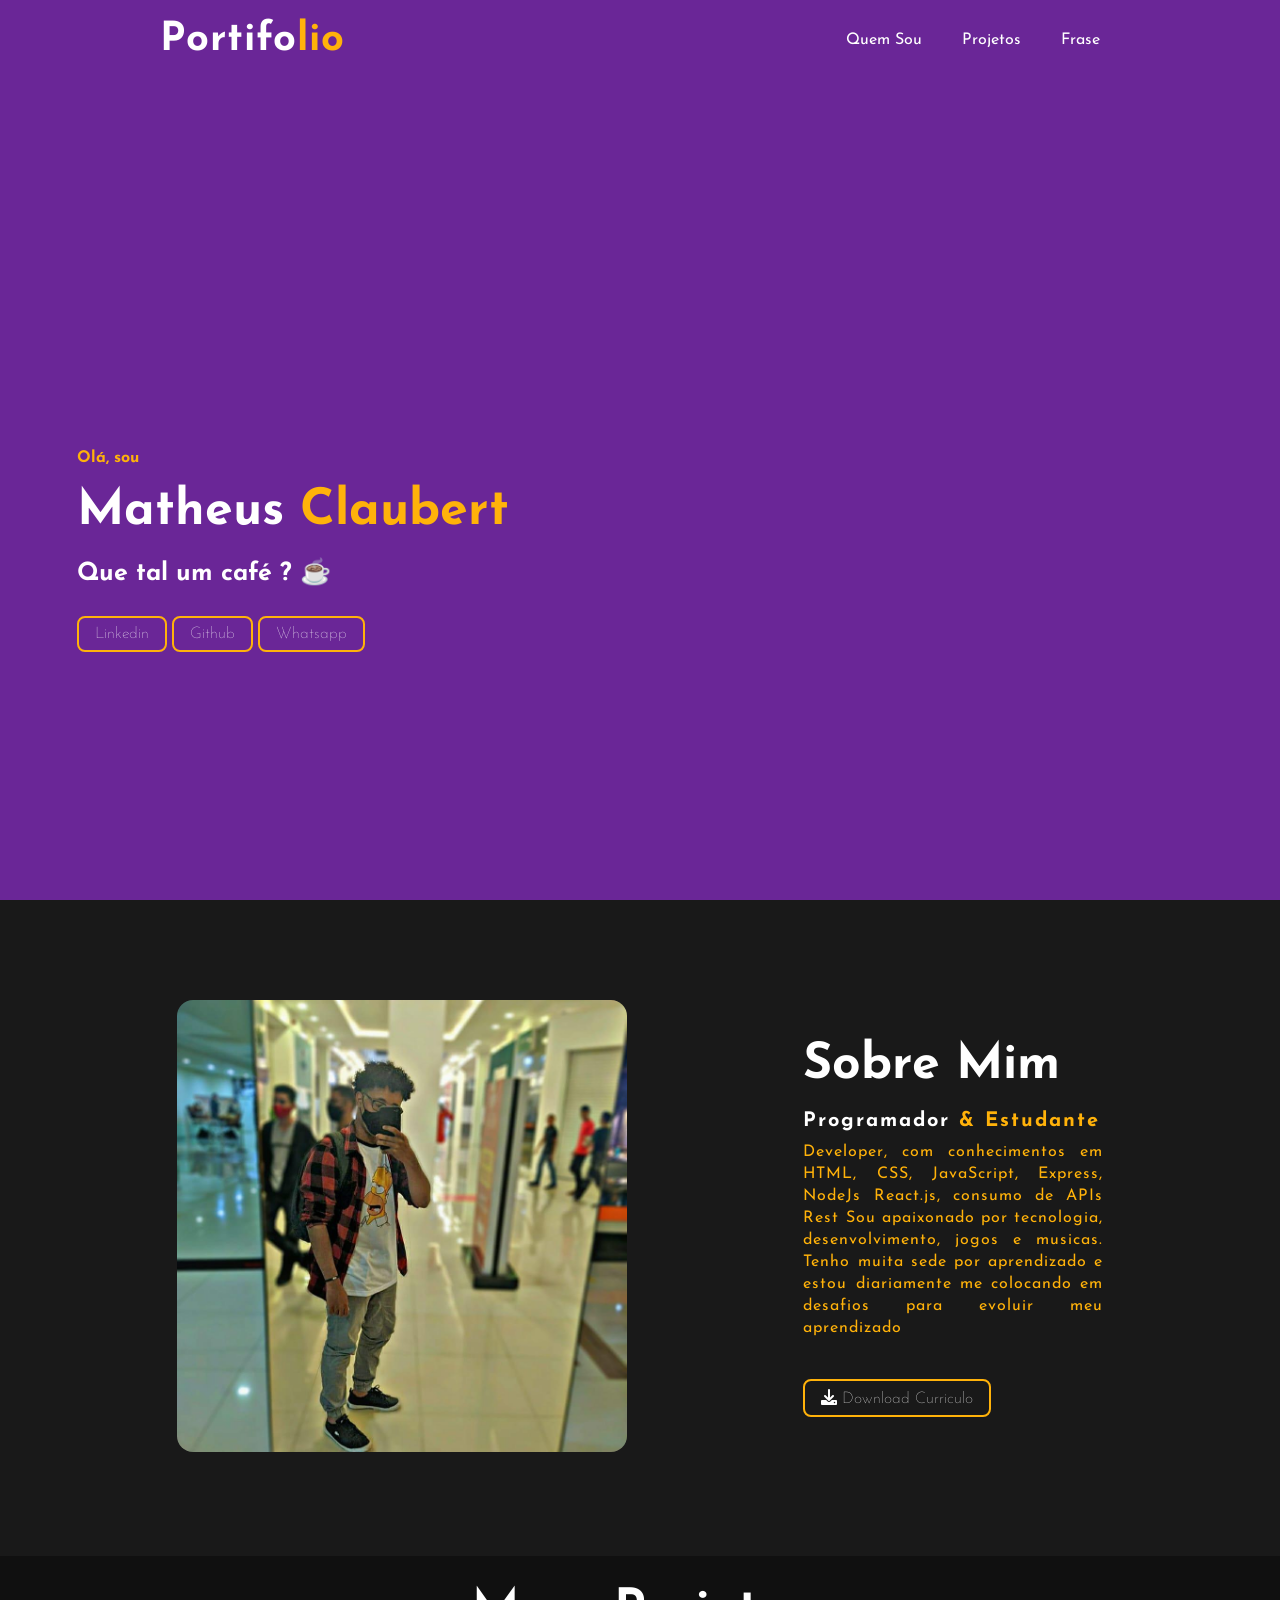
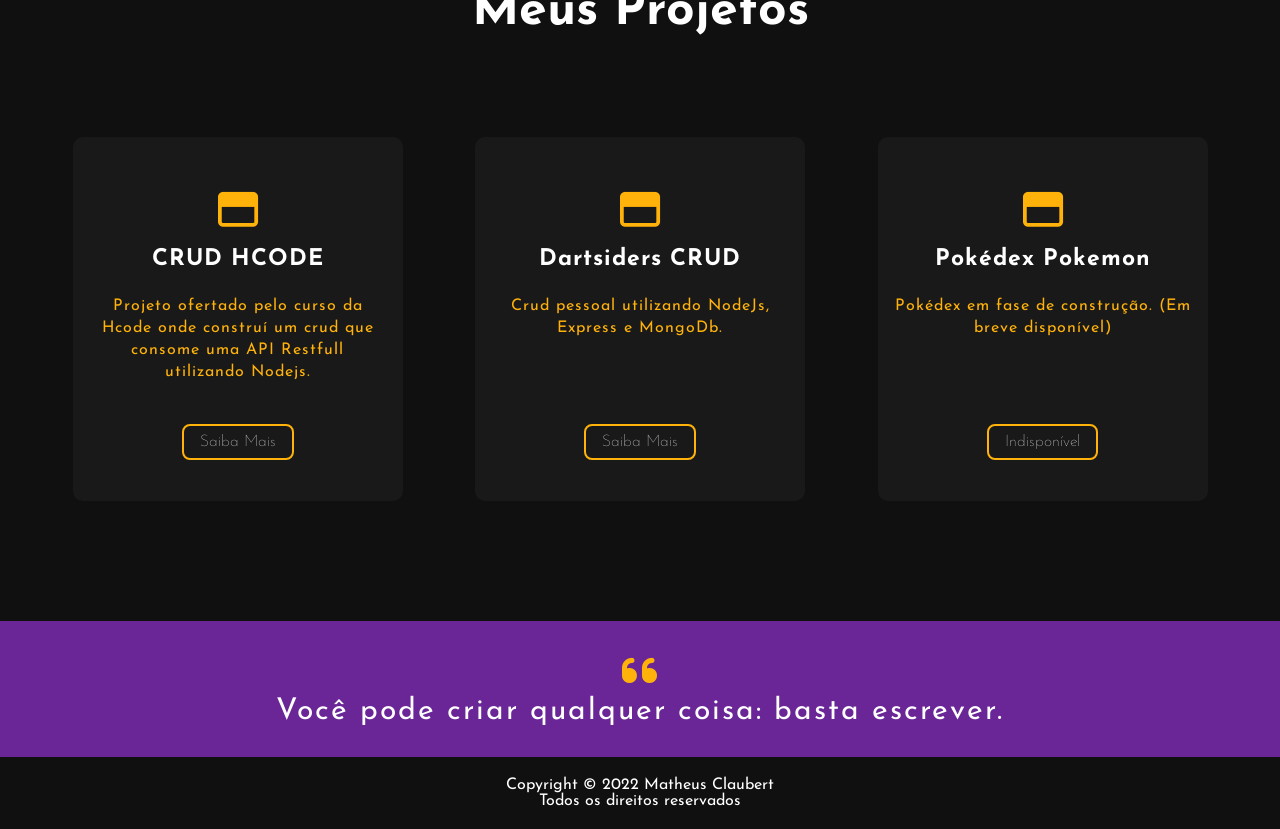
==== index.html @ f925aa74 "versão1 portfolio" ====
<!DOCTYPE html>
<html lang="pt-br">
  <head>
    <meta charset="UTF-8" />
    <meta http-equiv="X-UA-Compatible" content="IE=edge" />
    <meta name="viewport" content="width=device-width, initial-scale=1.0" />
    <title>Portifolio</title>
    <!--  Css -->
    <!---->
    <!-- icons -->
    <link
      rel="stylesheet"
      href="https://cdn.jsdelivr.net/npm/bootstrap-icons@1.9.1/font/bootstrap-icons.css"
    />

    <link rel="stylesheet" href="css/style.css" />
    <!-- Link para os icones  -->
    <link
      rel="stylesheet"
      href="https://cdnjs.cloudflare.com/ajax/libs/font-awesome/6.0.0/css/all.min.css"
      integrity="sha512-9usAa10IRO0HhonpyAIVpjrylPvoDwiPUiKdWk5t3PyolY1cOd4DSE0Ga+ri4AuTroPR5aQvXU9xC6qOPnzFeg=="
      crossorigin="anonymous"
      referrerpolicy="no-referrer"
    />

    <!-- Fonte -->
    <link rel="preconnect" href="https://fonts.googleapis.com" />
    <link rel="preconnect" href="https://fonts.gstatic.com" crossorigin />
    <link
      href="https://fonts.googleapis.com/css2?family=Josefin+Sans:wght@200;300;700&display=swap"
      rel="stylesheet"
    />
    <script src="core.js"></script>
  </head>

  <body>
    <div class="background">
      <header>
        <div class="menu">
          <div>
            <h2 id="logo">
              Portifo<span class="cor-text-secundario">lio</span>
            </h2>
          </div>

          <nav>
            <ul class="nav-list">
              <li><a href="#sobre">Quem Sou</a></li>
              <li><a href="#projetos">Projetos</a></li>
              <li><a href="#frases">Frase</a></li>
            </ul>
          </nav>
        </div>
      </header>

      <div class="boas-vindas">
        <h4 class="cor-text-secundario">Olá, sou</h4>
        <h1 id="txt">
          Matheus <span class="cor-text-secundario">Claubert</span>
        </h1>
        <h3>Que tal um café ? ☕</h3 >
        <div>
          <a href="https://www.linkedin.com/in/matheus-claubert-8613b0152" class="btn">Linkedin</a>
          <a href="https://github.com/MatheusClaubert" class="btn">Github</a>
          <a href="https://contate.me/dev-matheusclaubert"class="btn">Whatsapp</a>
        </div>
      </div>
    </div>
    <!-- Fim do background-->

    <!-- Seção SOBRE MIM ------------------- -->
    <section id="sobre">
      <div class="main">
        <figure>
          <img src="imagens/eu.jpg" alt="" style="border-radius: 1em" />
        </figure>

        <div class="sobre-texto">
          <h2>Sobre Mim</h2>
          <h5>
            Programador <span class="cor-text-secundario">& Estudante</span>
          </h5>
          <p>
            Developer, com conhecimentos em HTML, CSS, JavaScript, Express, NodeJs 
            React.js, consumo de APIs Rest Sou apaixonado por tecnologia, desenvolvimento, 
            jogos e musicas. Tenho muita sede por aprendizado e estou diariamente me colocando em desafios para evoluir meu aprendizado
          </p>
          <a href="curriculo/MatheusClaubert.pdf" class="btn">
            <i class="fa-solid fa-download"></i>
            Download Curriculo</a
          >
        </div>
      </div>
    </section>

    <!-- Serviços  -->
    <section class="servico" id="projetos">
      <header class="titulo">
        <h2>Meus Projetos</h2>
      </header>

      <!--  Cards -->
      <div class="box">
        <!-- card -->
        <div class="card">
          <i class="fa-regular fa-window-maximize"></i>
          <h5>CRUD HCODE</h5>
          <p>
            Projeto ofertado pelo curso da Hcode onde construí um crud que
            consome uma API Restfull utilizando Nodejs.
          </p>

          <div>
            <a href="https://crud-restify.herokuapp.com/" class="btn"
              >Saiba Mais</a
            >
          </div>
        </div>
        <!-- card -->
        <div class="card">
          <i class="fa-regular fa-window-maximize"></i>
          <h5>Dartsiders CRUD</h5>
          <p>
            Crud pessoal utilizando NodeJs, Express e MongoDb.
          </p>
          <div>
            <a href="https://crud-restify.herokuapp.com/" class="btn"
              >Saiba Mais</a
            >
          </div>
        </div>
        <!-- card -->
        <div class="card">
          <i class="fa-regular fa-window-maximize"></i>
          <h5>Pokédex Pokemon</h5>
          <p>
            Pokédex em fase de construção. (Em breve disponível)
          </p>

          <div>
            <a class="btn">Indisponível</a>
          </div>
        </div>
      </div>
    </section>
  
    <!--  Frase  -->
    <section class="frase" id="frases">
      <p id="aspas">
        <i class="fa-solid fa-quote-left cor-text-secundario"></i>
      </p>
      <p id="texto">Você pode criar qualquer coisa: basta escrever.</p>
    </section>
 
    <!--  Rodape -->
    <footer>
      <p>Copyright © 2022 Matheus Claubert</p>
      <p>Todos os direitos reservados</p>
    </footer>
    <div>
      <ul class="circles">
        <li></li>
        <li></li>
        <li></li>
        <li></li>
        <li></li>
        <li></li>
        <li></li>
        <li></li>
        <li></li>
        <li></li>
      </ul>
    </div>
    <script src="script.js"></script>
  </body>
</html>
---- css/style.css ----
/* Configuração ------------ */
* {
  margin: 0;
  padding: 0;
  scroll-behavior: smooth;
  /* transition: 1s; */
}

a {
  text-decoration: none;
}
body {
  color: rgb(255, 255, 255);
  font-family: "Josefin Sans", sans-serif;
  background-color: #6a2697;
}
/*  Background */
.background {
  /* background: #6a2697; */
  background: -webkit-linear-gradient(to left, #6a00f5, #bd80fa);
  width: 100%;
  height: 100vh;
}

.circles {
  position: fixed;
  top: 0px;
  left: 0px;
  width: 100%;
  height: 100%;
  overflow: hidden;
  z-index: -1;
}

.circles li {
  position: absolute;
  display: block;
  list-style: none;
  width: 20px;
  height: 20px;
  background: rgba(255, 255, 255, 0.2);
  animation: animate 25s linear infinite;
  bottom: -150px;
}

.circles li:nth-child(1) {
  left: 25%;
  width: 80px;
  height: 80px;
  animation-delay: 0s;
}

.circles li:nth-child(2) {
  left: 10%;
  width: 20px;
  height: 20px;
  animation-delay: 2s;
  animation-duration: 12s;
}

.circles li:nth-child(3) {
  left: 70%;
  width: 20px;
  height: 20px;
  animation-delay: 4s;
}

.circles li:nth-child(4) {
  left: 40%;
  width: 60px;
  height: 60px;
  animation-delay: 0s;
  animation-duration: 18s;
}

.circles li:nth-child(5) {
  left: 65%;
  width: 20px;
  height: 20px;
  animation-delay: 0s;
}

.circles li:nth-child(6) {
  left: 75%;
  width: 110px;
  height: 110px;
  animation-delay: 3s;
}

.circles li:nth-child(7) {
  left: 35%;
  width: 150px;
  height: 150px;
  animation-delay: 7s;
}

.circles li:nth-child(8) {
  left: 50%;
  width: 25px;
  height: 25px;
  animation-delay: 15s;
  animation-duration: 45s;
}

.circles li:nth-child(9) {
  left: 20%;
  width: 15px;
  height: 15px;
  animation-delay: 2s;
  animation-duration: 35s;
}

.circles li:nth-child(10) {
  left: 85%;
  width: 150px;
  height: 150px;
  animation-delay: 0s;
  animation-duration: 11s;
}

@keyframes animate {
  0% {
    transform: translateY(0) rotate(0deg);
    opacity: 1;
    border-radius: 0;
  }

  100% {
    transform: translateY(-1000px) rotate(720deg);
    opacity: 0;
    border-radius: 50%;
  }
}

.cor-text-secundario {
  color: #ffb20a;
}

/* Cabeçalho */

.menu {
  display: flex;
  align-items: center;
  justify-content: space-between;
  flex-wrap: wrap;
  max-width: 960px;
  margin: 0 auto;
  padding-top: 20px;
}

.nav-list {
  display: flex;
  list-style: none;
}

.nav-list a {
  color: white;
  padding: 20px;
}

#logo {
  color: white;
  font-size: 40px;
  letter-spacing: 1px;
  cursor: pointer;
}

.boas-vindas {
  position: absolute;
  top: 50%;
  left: 6%;
}

.boas-vindas h1 {
  margin: 20px 0px;
  font-size: 50px;
}

.boas-vindas h3 {
  font-size: 25px;
  margin-bottom: 30px;
}

.btn {
  background-color: transparent;
  border: 2px solid #ffb20a;
  /* padding: 50px; */
  padding: 0.5em 1em;
  border-radius: 0.5em;
  cursor: pointer;
  color: white;
  display: inline-block;
  font-weight: 100;
  
}

.btn:hover {
  background-color: #ffb20a;
  /* font-weight: bold; */
  font-weight: 900;
  color: black;
}

/*  Sobre mim ******************** */
#sobre {
  width: 100%;
  background-color: #191919;
  padding: 100px 0px;
  z-index: 10;
}
.main {
  display: flex;
  align-items: center;
  justify-content: space-evenly;
  flex-wrap: wrap;
}
#sobre img {
  height: auto;
  width: 450px;
}
.sobre-texto {
  width: 300px;
}

.sobre-texto h2 {
  font-size: 50px;
  margin-bottom: 20px;
}

.sobre-texto h5 {
  font-size: 20px;
  letter-spacing: 2px;
  margin-bottom: 10px;
}

.sobre-texto p {
  color: #ffb20a;
  letter-spacing: 1px;
  font-size: 16px;
  line-height: 22px;
  margin-bottom: 40px;
  text-align: justify;
}
.sobre-texto a {
  color: white;
}

/*  Serviços ******************* */

.servico {
  width: 100%;
  background-color: #101010;
}

.servico .titulo {
  padding-top: 30px;
}

.servico .titulo h2 {
  font-size: 50px;
  text-align: center;
}

/* Card */
.box {
  padding: 100px 0px;
  display: flex;
  justify-content: space-evenly;
  flex-wrap: wrap;
}

.card {
  width: 330px;
  min-height: 300px;
  border-radius: 10px;
  padding: 2em 0em;
  text-align: center;
  background-color: #191919;
  margin-bottom: 20px;
  display: flex;
  flex-direction: column;
  justify-content: space-evenly;
  align-items: center;
}
.card:hover {
  box-shadow: 1px 1px 0px #ffb20a;
}
.card i {
  font-size: 40px;
  color: #ffb20a;
  padding: 10px 0px;
}

.card h5 {
  font-size: 23px;
  margin-bottom: 15px;
  letter-spacing: 1px;
}

.card p {
  /* padding: 0px 20px; */
  width: 90%;
  height: 120px;
  color: #ffb20a;
  letter-spacing: 1px;
  line-height: 22px;
  /* margin-bottom: 30px; */
}
.card a {
  color: white;
}
/* .card > * {
  background: linear-gradient(45deg, #000, #555);
} */
/*  Frase ****************** */

.frase {
  /* background-image: url(../imagens/bg-2.jpg); */
  /* background-attachment: fixed; */
  /* background-size: cover; */
  /* background-repeat: no-repeat; */
  width: 100%;
  padding: 30px 0px;
}

.frase p {
  width: 60%;
  text-align: center;
  margin: 0 auto;
}

#aspas {
  font-size: 40px;
}

.frase #texto {
  font-size: 30px;
  letter-spacing: 2px;
}
.box.contato {
  padding: 100px 0px;
  display: flex;
  justify-content: space-evenly;
  flex-wrap: wrap;
}

/* Footer ******** */
footer {
  background-color: #101010;
  width: 100%;
  text-align: center;
  padding: 20px 0px;
}

.card .icons {
  font-size: 25px;
  color: #ffb20a;
  margin: 20px 0px px;
  color: #4caf50;
  vertical-align: middle;
  margin-right: 10px;
}
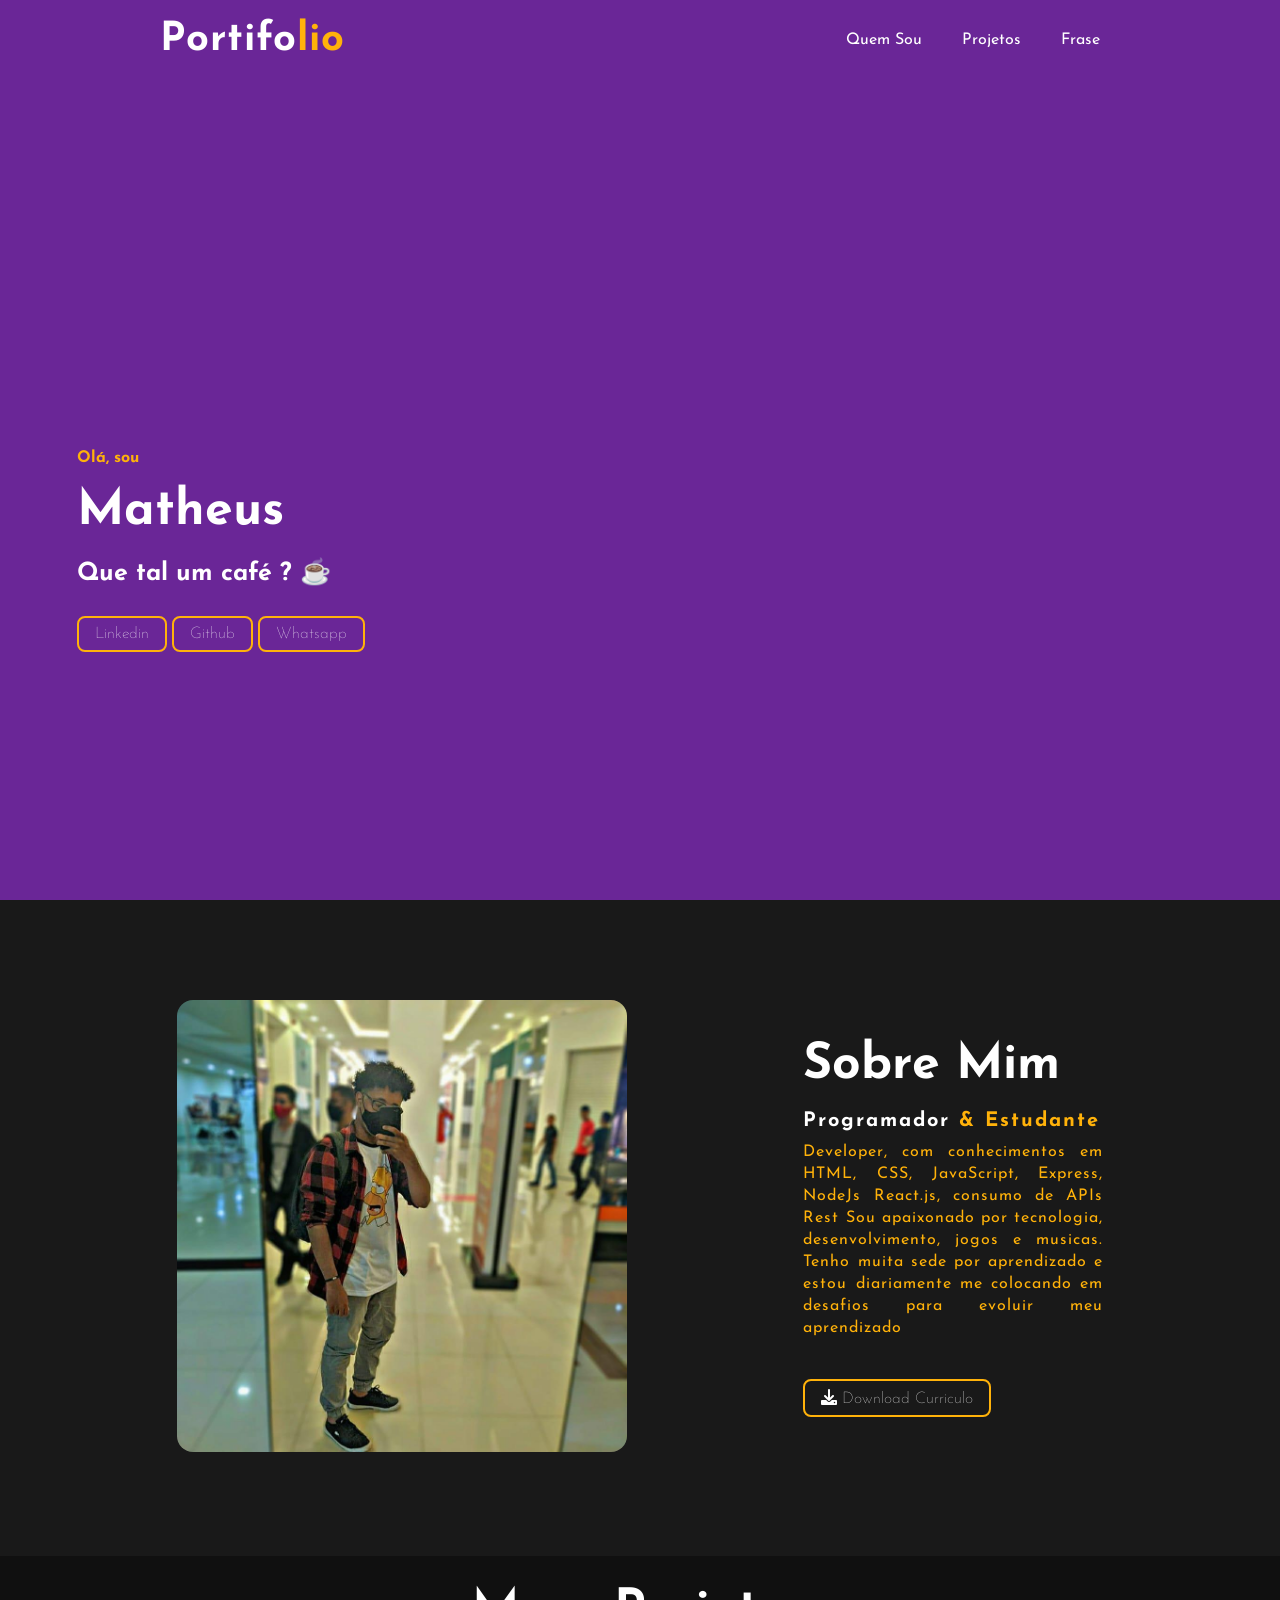
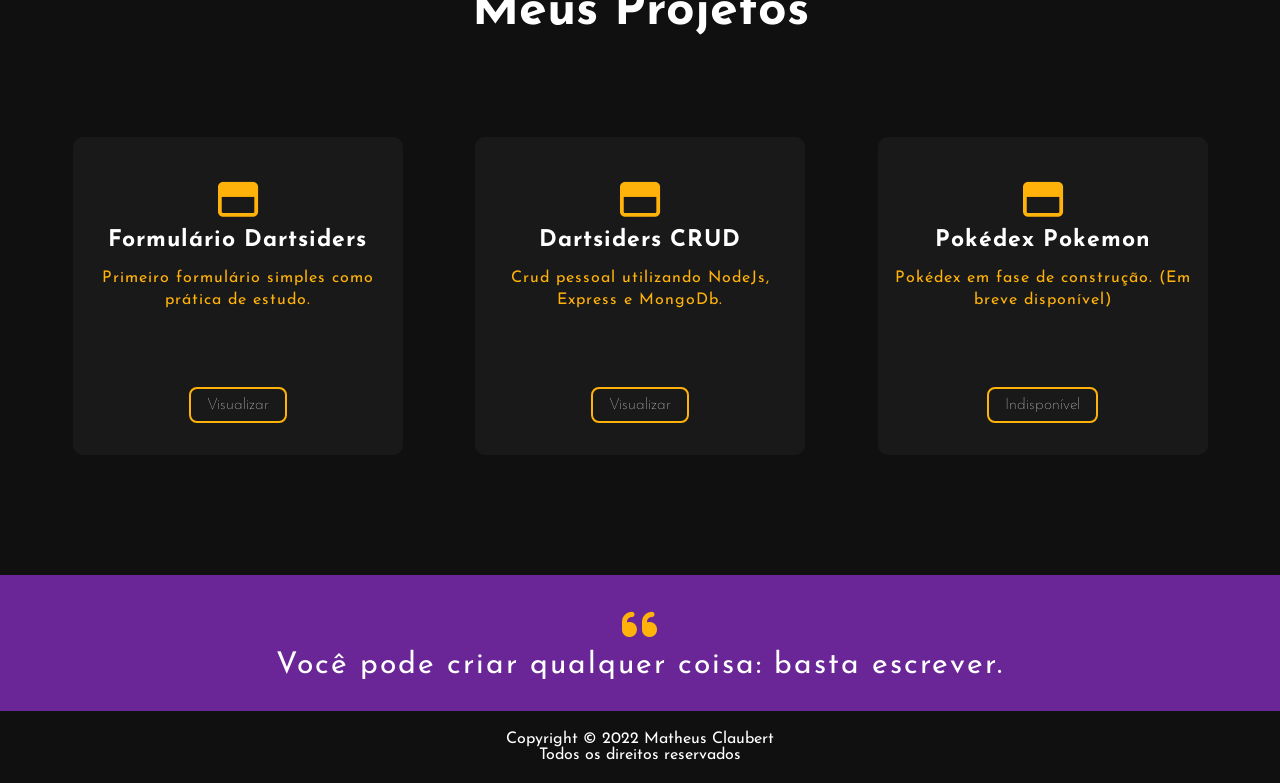
==== commit 79f3a2d2: "version2" ====
--- a/index.html
+++ b/index.html
@@ -5,6 +5,7 @@
     <meta http-equiv="X-UA-Compatible" content="IE=edge" />
     <meta name="viewport" content="width=device-width, initial-scale=1.0" />
     <title>Portifolio</title>
+    <link rel="shortcut icon" href="imagens/favicon.png" type="image/x-icon">
     <!--  Css -->
     <!---->
     <!-- icons -->
@@ -30,7 +31,6 @@
       href="https://fonts.googleapis.com/css2?family=Josefin+Sans:wght@200;300;700&display=swap"
       rel="stylesheet"
     />
-    <script src="core.js"></script>
   </head>
 
   <body>
@@ -54,15 +54,17 @@
       </header>
 
       <div class="boas-vindas">
+        
         <h4 class="cor-text-secundario">Olá, sou</h4>
         <h1 id="txt">
-          Matheus <span class="cor-text-secundario">Claubert</span>
-        </h1>
+          <p>Matheus <span class="typed-text"></span><span class="cursor">&nbsp;</span></p>
+       </h1>
         <h3>Que tal um café ? ☕</h3 >
         <div>
-          <a href="https://www.linkedin.com/in/matheus-claubert-8613b0152" class="btn">Linkedin</a>
-          <a href="https://github.com/MatheusClaubert" class="btn">Github</a>
-          <a href="https://contate.me/dev-matheusclaubert"class="btn">Whatsapp</a>
+        </div>
+          <a href="https://www.linkedin.com/in/matheus-claubert-8613b0152"target="_blank" rel="external" class="btn">Linkedin</a>
+          <a href="https://github.com/MatheusClaubert"target="_blank" rel="external" class="btn">Github</a>
+          <a href="https://contate.me/dev-matheusclaubert"target="_blank" rel="external" class="btn">Whatsapp</a>
         </div>
       </div>
     </div>
@@ -104,15 +106,14 @@
         <!-- card -->
         <div class="card">
           <i class="fa-regular fa-window-maximize"></i>
-          <h5>CRUD HCODE</h5>
+          <h5>Formulário Dartsiders</h5>
           <p>
-            Projeto ofertado pelo curso da Hcode onde construí um crud que
-            consome uma API Restfull utilizando Nodejs.
+            Primeiro formulário simples como prática de estudo.
           </p>
 
           <div>
-            <a href="https://crud-restify.herokuapp.com/" class="btn"
-              >Saiba Mais</a
+            <a href="https://cranky-liskov-458692.netlify.app/"target="_blank" rel="external" class="btn"
+              >Visualizar</a
             >
           </div>
         </div>
@@ -124,8 +125,8 @@
             Crud pessoal utilizando NodeJs, Express e MongoDb.
           </p>
           <div>
-            <a href="https://crud-restify.herokuapp.com/" class="btn"
-              >Saiba Mais</a
+            <a href="https://crud-dartsiders.herokuapp.com/"target="_blank" rel="external"class="btn"
+              >Visualizar</a
             >
           </div>
         </div>
@@ -171,6 +172,6 @@
         <li></li>
       </ul>
     </div>
-    <script src="script.js"></script>
+    <script src="js/script.js"></script>
   </body>
 </html>
--- a/css/style.css
+++ b/css/style.css
@@ -13,6 +13,42 @@
   color: rgb(255, 255, 255);
   font-family: "Josefin Sans", sans-serif;
   background-color: #6a2697;
+}
+.typed-text {
+  color:#ffb20a;  
+}
+/* */
+@import url('https://fonts.googleapis.com/css2?family=Josefin+Sans');
+
+* {
+  margin: 0;
+  padding: 0;
+  box-sizing: border-box;
+}
+body {
+  font-family: 'Josefin Sans', sans-serif;
+
+}
+
+
+.container p span.cursor {
+  display: inline-block;
+  background-color: #ccc;
+  margin-left: 0.1rem;
+  width: 3px;
+  animation: blink 1s infinite;
+  
+}
+.container p span.cursor.typing {
+  animation: none;
+  
+}
+@keyframes blink {
+  0%  { background-color: #ccc; }
+  49% { background-color: #ccc; }
+  50% { background-color: transparent; }
+  99% { background-color: transparent; }
+  100%  { background-color: #ccc; }
 }
 /*  Background */
 .background {
@@ -352,11 +388,393 @@
   padding: 20px 0px;
 }
 
-.card .icons {
+/* Configuração ------------ */
+* {
+  margin: 0;
+  padding: 0;
+  scroll-behavior: smooth;
+  /* transition: 1s; */
+}
+
+a {
+  text-decoration: none;
+}
+body {
+  color: rgb(255, 255, 255);
+  font-family: "Josefin Sans", sans-serif;
+  background-color: #6a2697;
+}
+.typed-text {
+  color:#ffb20a;  
+}
+/* */
+@import url('https://fonts.googleapis.com/css2?family=Josefin+Sans');
+
+* {
+  margin: 0;
+  padding: 0;
+  box-sizing: border-box;
+}
+body {
+  font-family: 'Josefin Sans', sans-serif;
+
+}
+
+
+.container p span.cursor {
+  display: inline-block;
+  background-color: #ccc;
+  margin-left: 0.1rem;
+  width: 3px;
+  animation: blink 1s infinite;
+  
+}
+.container p span.cursor.typing {
+  animation: none;
+  
+}
+@keyframes blink {
+  0%  { background-color: #ccc; }
+  49% { background-color: #ccc; }
+  50% { background-color: transparent; }
+  99% { background-color: transparent; }
+  100%  { background-color: #ccc; }
+}
+/*  Background */
+.background {
+  /* background: #6a2697; */
+  background: -webkit-linear-gradient(to left, #6a00f5, #bd80fa);
+  width: 100%;
+  height: 100vh;
+}
+
+.circles {
+  position: fixed;
+  top: 0px;
+  left: 0px;
+  width: 100%;
+  height: 100%;
+  overflow: hidden;
+  z-index: -1;
+}
+
+.circles li {
+  position: absolute;
+  display: block;
+  list-style: none;
+  width: 20px;
+  height: 20px;
+  background: rgba(255, 255, 255, 0.2);
+  animation: animate 25s linear infinite;
+  bottom: -150px;
+}
+
+.circles li:nth-child(1) {
+  left: 25%;
+  width: 80px;
+  height: 80px;
+  animation-delay: 0s;
+}
+
+.circles li:nth-child(2) {
+  left: 10%;
+  width: 20px;
+  height: 20px;
+  animation-delay: 2s;
+  animation-duration: 12s;
+}
+
+.circles li:nth-child(3) {
+  left: 70%;
+  width: 20px;
+  height: 20px;
+  animation-delay: 4s;
+}
+
+.circles li:nth-child(4) {
+  left: 40%;
+  width: 60px;
+  height: 60px;
+  animation-delay: 0s;
+  animation-duration: 18s;
+}
+
+.circles li:nth-child(5) {
+  left: 65%;
+  width: 20px;
+  height: 20px;
+  animation-delay: 0s;
+}
+
+.circles li:nth-child(6) {
+  left: 75%;
+  width: 110px;
+  height: 110px;
+  animation-delay: 3s;
+}
+
+.circles li:nth-child(7) {
+  left: 35%;
+  width: 150px;
+  height: 150px;
+  animation-delay: 7s;
+}
+
+.circles li:nth-child(8) {
+  left: 50%;
+  width: 25px;
+  height: 25px;
+  animation-delay: 15s;
+  animation-duration: 45s;
+}
+
+.circles li:nth-child(9) {
+  left: 20%;
+  width: 15px;
+  height: 15px;
+  animation-delay: 2s;
+  animation-duration: 35s;
+}
+
+.circles li:nth-child(10) {
+  left: 85%;
+  width: 150px;
+  height: 150px;
+  animation-delay: 0s;
+  animation-duration: 11s;
+}
+
+@keyframes animate {
+  0% {
+    transform: translateY(0) rotate(0deg);
+    opacity: 1;
+    border-radius: 0;
+  }
+
+  100% {
+    transform: translateY(-1000px) rotate(720deg);
+    opacity: 0;
+    border-radius: 50%;
+  }
+}
+
+.cor-text-secundario {
+  color: #ffb20a;
+}
+
+/* Cabeçalho */
+
+.menu {
+  display: flex;
+  align-items: center;
+  justify-content: space-between;
+  flex-wrap: wrap;
+  max-width: 960px;
+  margin: 0 auto;
+  padding-top: 20px;
+}
+
+.nav-list {
+  display: flex;
+  list-style: none;
+}
+
+.nav-list a {
+  color: white;
+  padding: 20px;
+}
+
+#logo {
+  color: white;
+  font-size: 40px;
+  letter-spacing: 1px;
+  cursor: pointer;
+}
+
+.boas-vindas {
+  position: absolute;
+  top: 50%;
+  left: 6%;
+}
+
+.boas-vindas h1 {
+  margin: 20px 0px;
+  font-size: 50px;
+}
+
+.boas-vindas h3 {
   font-size: 25px;
+  margin-bottom: 30px;
+}
+
+.btn {
+  background-color: transparent;
+  border: 2px solid #ffb20a;
+  /* padding: 50px; */
+  padding: 0.5em 1em;
+  border-radius: 0.5em;
+  cursor: pointer;
+  color: white;
+  display: inline-block;
+  font-weight: 100;
+  
+}
+
+.btn:hover {
+  background-color: #ffb20a;
+  /* font-weight: bold; */
+  font-weight: 900;
+  color: black;
+}
+
+/*  Sobre mim ******************** */
+#sobre {
+  width: 100%;
+  background-color: #191919;
+  padding: 100px 0px;
+  z-index: 10;
+}
+.main {
+  display: flex;
+  align-items: center;
+  justify-content: space-evenly;
+  flex-wrap: wrap;
+}
+#sobre img {
+  height: auto;
+  width: 450px;
+}
+.sobre-texto {
+  width: 300px;
+}
+
+.sobre-texto h2 {
+  font-size: 50px;
+  margin-bottom: 20px;
+}
+
+.sobre-texto h5 {
+  font-size: 20px;
+  letter-spacing: 2px;
+  margin-bottom: 10px;
+}
+
+.sobre-texto p {
   color: #ffb20a;
-  margin: 20px 0px px;
-  color: #4caf50;
-  vertical-align: middle;
-  margin-right: 10px;
-}
+  letter-spacing: 1px;
+  font-size: 16px;
+  line-height: 22px;
+  margin-bottom: 40px;
+  text-align: justify;
+}
+.sobre-texto a {
+  color: white;
+}
+
+/*  Serviços ******************* */
+
+.servico {
+  width: 100%;
+  background-color: #101010;
+}
+
+.servico .titulo {
+  padding-top: 30px;
+}
+
+.servico .titulo h2 {
+  font-size: 50px;
+  text-align: center;
+}
+
+/* Card */
+.box {
+  padding: 100px 0px;
+  display: flex;
+  justify-content: space-evenly;
+  flex-wrap: wrap;
+}
+
+.card {
+  width: 330px;
+  min-height: 300px;
+  border-radius: 10px;
+  padding: 2em 0em;
+  text-align: center;
+  background-color: #191919;
+  margin-bottom: 20px;
+  display: flex;
+  flex-direction: column;
+  justify-content: space-evenly;
+  align-items: center;
+}
+.card:hover {
+  box-shadow: 1px 1px 0px #ffb20a;
+}
+.card i {
+  font-size: 40px;
+  color: #ffb20a;
+  padding: 10px 0px;
+}
+
+.card h5 {
+  font-size: 23px;
+  margin-bottom: 15px;
+  letter-spacing: 1px;
+}
+
+.card p {
+  /* padding: 0px 20px; */
+  width: 90%;
+  height: 120px;
+  color: #ffb20a;
+  letter-spacing: 1px;
+  line-height: 22px;
+  /* margin-bottom: 30px; */
+}
+.card a {
+  color: white;
+}
+/* .card > * {
+  background: linear-gradient(45deg, #000, #555);
+} */
+/*  Frase ****************** */
+
+.frase {
+  /* background-image: url(../imagens/bg-2.jpg); */
+  /* background-attachment: fixed; */
+  /* background-size: cover; */
+  /* background-repeat: no-repeat; */
+  width: 100%;
+  padding: 30px 0px;
+}
+
+.frase p {
+  width: 60%;
+  text-align: center;
+  margin: 0 auto;
+}
+
+#aspas {
+  font-size: 40px;
+}
+
+.frase #texto {
+  font-size: 30px;
+  letter-spacing: 2px;
+}
+.box.contato {
+  padding: 100px 0px;
+  display: flex;
+  justify-content: space-evenly;
+  flex-wrap: wrap;
+}
+
+/* Footer ******** */
+footer {
+  background-color: #101010;
+  width: 100%;
+  text-align: center;
+  padding: 20px 0px;
+}
+
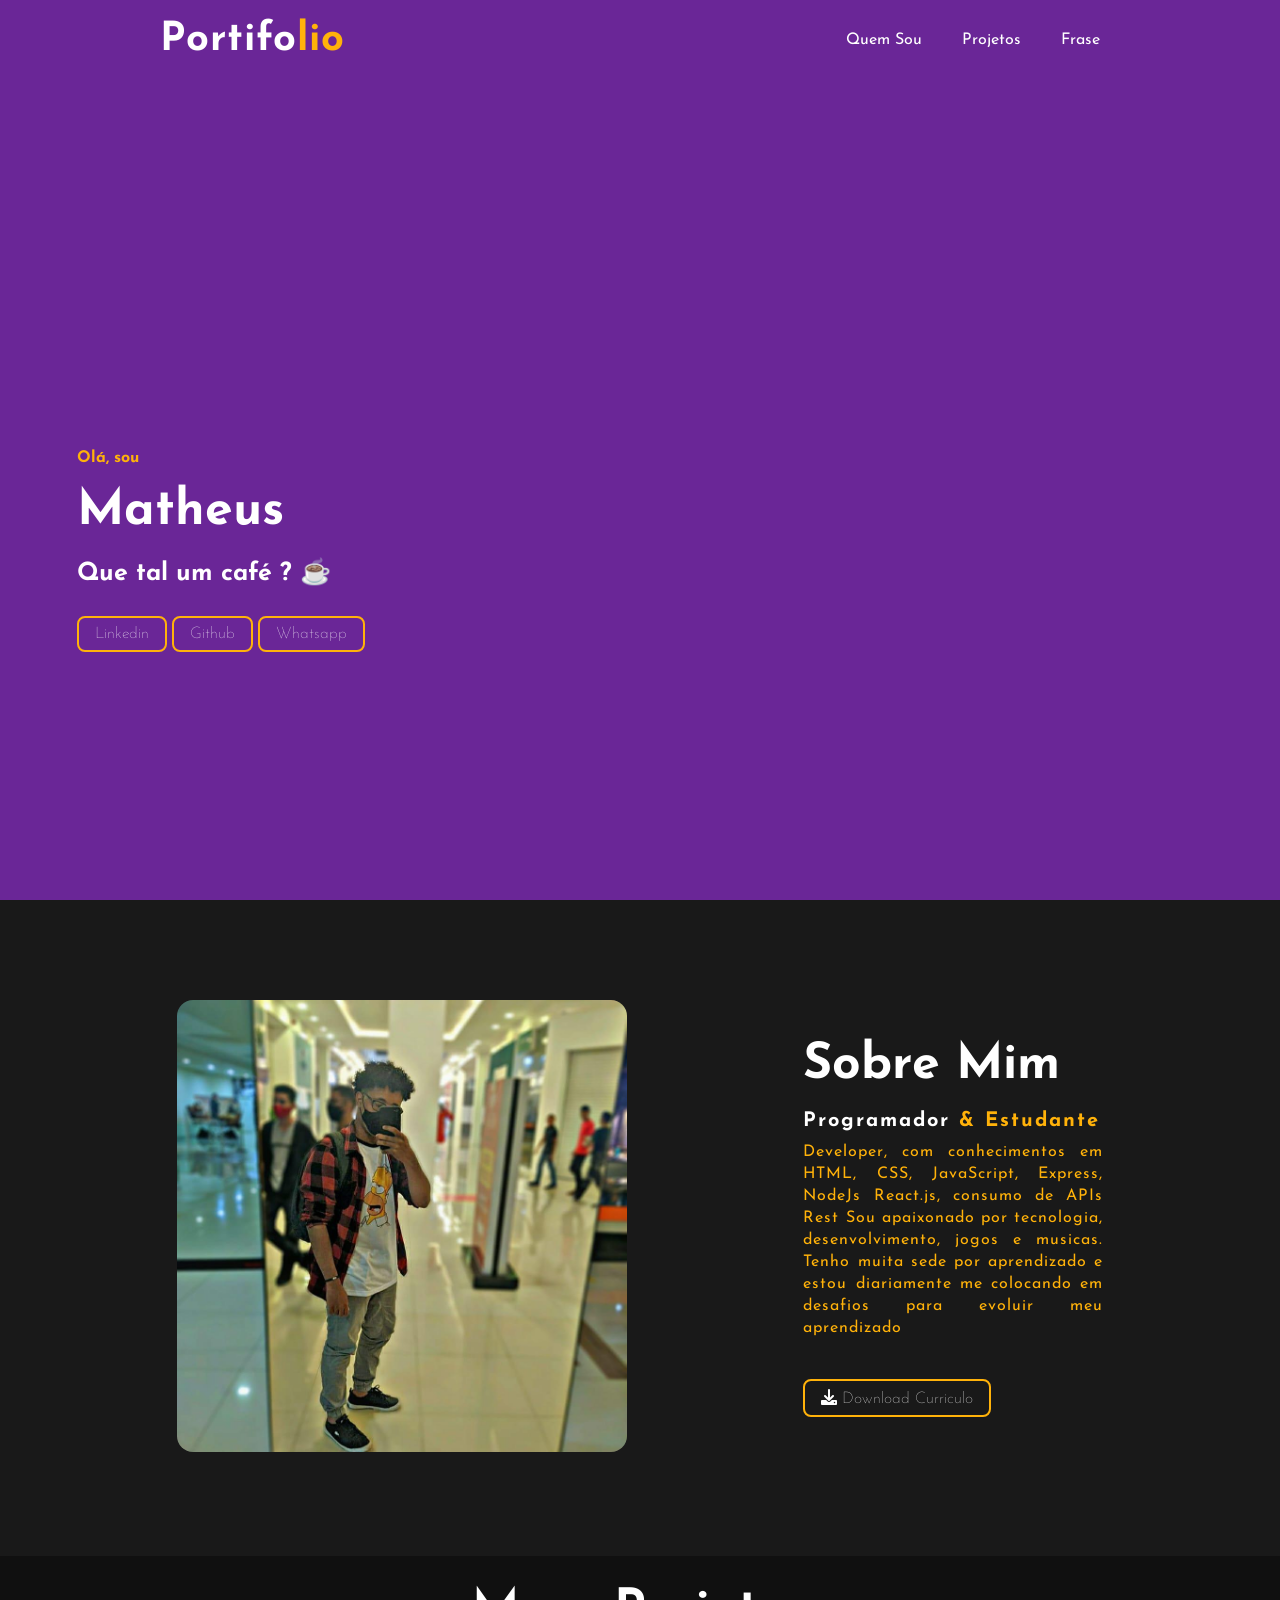
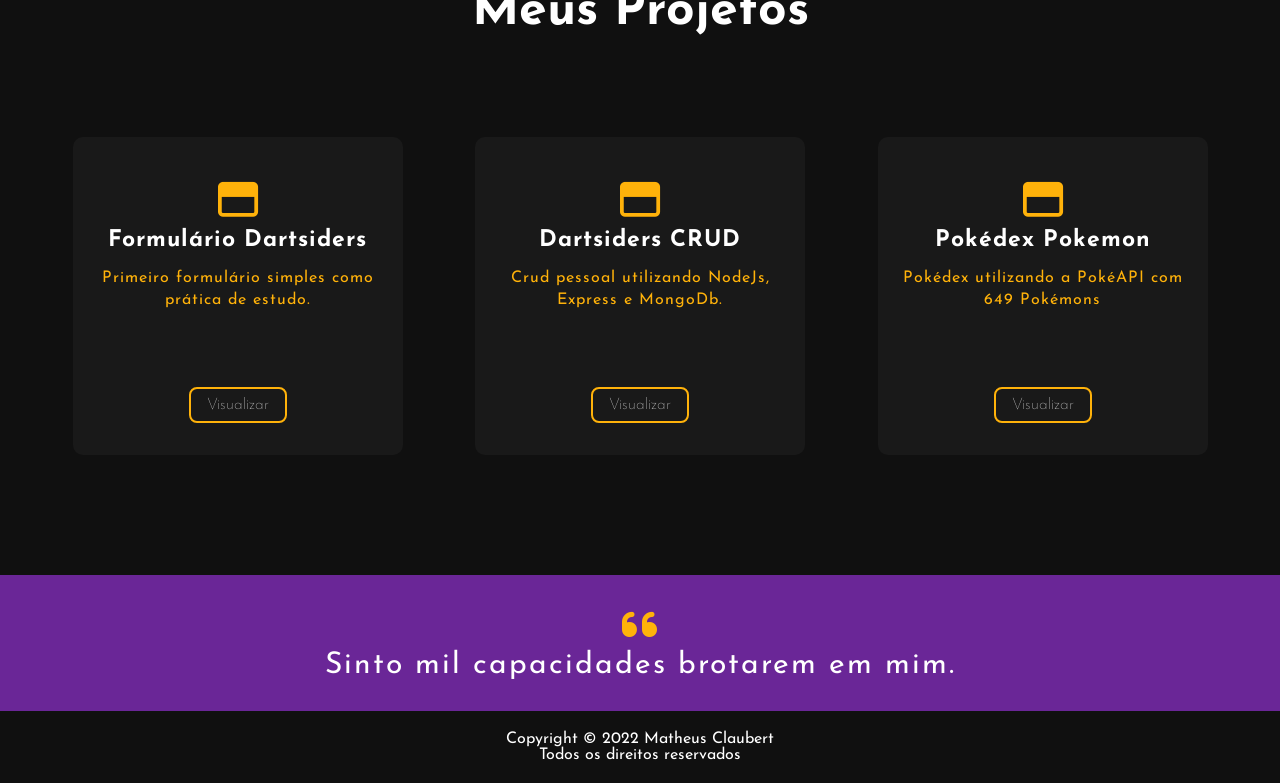
==== commit ee6452d8: "atualizações projects" ====
--- a/index.html
+++ b/index.html
@@ -35,13 +35,16 @@
 
   <body>
     <div class="background">
-      <header>
+      <header class="header">
         <div class="menu">
-          <div>
-            <h2 id="logo">
-              Portifo<span class="cor-text-secundario">lio</span>
-            </h2>
-          </div>
+          <a href="#">
+            <div>
+              <h2 id="logo">
+            
+                Portifo<span class="cor-text-secundario">lio</span>
+              </h2>
+            </div>
+          </a>
 
           <nav>
             <ul class="nav-list">
@@ -87,7 +90,7 @@
             React.js, consumo de APIs Rest Sou apaixonado por tecnologia, desenvolvimento, 
             jogos e musicas. Tenho muita sede por aprendizado e estou diariamente me colocando em desafios para evoluir meu aprendizado
           </p>
-          <a href="curriculo/MatheusClaubert.pdf" class="btn">
+          <a href="curriculo/Matheus Claubert-SD .pdf" target="_blank" rel="external" class="btn">
             <i class="fa-solid fa-download"></i>
             Download Curriculo</a
           >
@@ -135,11 +138,11 @@
           <i class="fa-regular fa-window-maximize"></i>
           <h5>Pokédex Pokemon</h5>
           <p>
-            Pokédex em fase de construção. (Em breve disponível)
+            Pokédex utilizando a PokéAPI com 649 Pokémons
           </p>
 
           <div>
-            <a class="btn">Indisponível</a>
+            <a href="https://pokedexdart.netlify.app/"target="_blank" rel="external"class="btn">Visualizar</a>
           </div>
         </div>
       </div>
@@ -150,7 +153,7 @@
       <p id="aspas">
         <i class="fa-solid fa-quote-left cor-text-secundario"></i>
       </p>
-      <p id="texto">Você pode criar qualquer coisa: basta escrever.</p>
+      <p id="texto">Sinto mil capacidades brotarem em mim.</p>
     </section>
  
     <!--  Rodape -->
--- a/css/style.css
+++ b/css/style.css
@@ -12,13 +12,14 @@
 body {
   color: rgb(255, 255, 255);
   font-family: "Josefin Sans", sans-serif;
-  background-color: #6a2697;
+
+  /* background-color: #268e97;*/
 }
 .typed-text {
-  color:#ffb20a;  
+  color: #ffb20a;
 }
 /* */
-@import url('https://fonts.googleapis.com/css2?family=Josefin+Sans');
+@import url("https://fonts.googleapis.com/css2?family=Josefin+Sans");
 
 * {
   margin: 0;
@@ -26,10 +27,8 @@
   box-sizing: border-box;
 }
 body {
-  font-family: 'Josefin Sans', sans-serif;
-
-}
-
+  font-family: "Josefin Sans", sans-serif;
+}
 
 .container p span.cursor {
   display: inline-block;
@@ -37,25 +36,32 @@
   margin-left: 0.1rem;
   width: 3px;
   animation: blink 1s infinite;
-  
 }
 .container p span.cursor.typing {
   animation: none;
-  
 }
 @keyframes blink {
-  0%  { background-color: #ccc; }
-  49% { background-color: #ccc; }
-  50% { background-color: transparent; }
-  99% { background-color: transparent; }
-  100%  { background-color: #ccc; }
+  0% {
+    background-color: #ccc;
+  }
+  49% {
+    background-color: #ccc;
+  }
+  50% {
+    background-color: transparent;
+  }
+  99% {
+    background-color: transparent;
+  }
+  100% {
+    background-color: #ccc;
+  }
 }
 /*  Background */
 .background {
   /* background: #6a2697; */
   background: -webkit-linear-gradient(to left, #6a00f5, #bd80fa);
   width: 100%;
-  height: 100vh;
 }
 
 .circles {
@@ -172,17 +178,7 @@
   color: #ffb20a;
 }
 
-/* Cabeçalho */
-
-.menu {
-  display: flex;
-  align-items: center;
-  justify-content: space-between;
-  flex-wrap: wrap;
-  max-width: 960px;
-  margin: 0 auto;
-  padding-top: 20px;
-}
+/* Cabeçalho nav */
 
 .nav-list {
   display: flex;
@@ -227,7 +223,6 @@
   color: white;
   display: inline-block;
   font-weight: 100;
-  
 }
 
 .btn:hover {
@@ -405,10 +400,10 @@
   background-color: #6a2697;
 }
 .typed-text {
-  color:#ffb20a;  
+  color: #ffb20a;
 }
 /* */
-@import url('https://fonts.googleapis.com/css2?family=Josefin+Sans');
+@import url("https://fonts.googleapis.com/css2?family=Josefin+Sans");
 
 * {
   margin: 0;
@@ -416,10 +411,8 @@
   box-sizing: border-box;
 }
 body {
-  font-family: 'Josefin Sans', sans-serif;
-
-}
-
+  font-family: "Josefin Sans", sans-serif;
+}
 
 .container p span.cursor {
   display: inline-block;
@@ -427,18 +420,26 @@
   margin-left: 0.1rem;
   width: 3px;
   animation: blink 1s infinite;
-  
 }
 .container p span.cursor.typing {
   animation: none;
-  
 }
 @keyframes blink {
-  0%  { background-color: #ccc; }
-  49% { background-color: #ccc; }
-  50% { background-color: transparent; }
-  99% { background-color: transparent; }
-  100%  { background-color: #ccc; }
+  0% {
+    background-color: #ccc;
+  }
+  49% {
+    background-color: #ccc;
+  }
+  50% {
+    background-color: transparent;
+  }
+  99% {
+    background-color: transparent;
+  }
+  100% {
+    background-color: #ccc;
+  }
 }
 /*  Background */
 .background {
@@ -563,7 +564,14 @@
 }
 
 /* Cabeçalho */
-
+.header {
+  width: 100%;
+  background-color: #6a2697;
+  position: fixed;
+  top: 0;
+  left: 0;
+  z-index: 2;
+}
 .menu {
   display: flex;
   align-items: center;
@@ -617,7 +625,6 @@
   color: white;
   display: inline-block;
   font-weight: 100;
-  
 }
 
 .btn:hover {
@@ -676,15 +683,6 @@
 .servico {
   width: 100%;
   background-color: #101010;
-}
-
-.servico .titulo {
-  padding-top: 30px;
-}
-
-.servico .titulo h2 {
-  font-size: 50px;
-  text-align: center;
 }
 
 /* Card */
@@ -777,4 +775,3 @@
   text-align: center;
   padding: 20px 0px;
 }
-
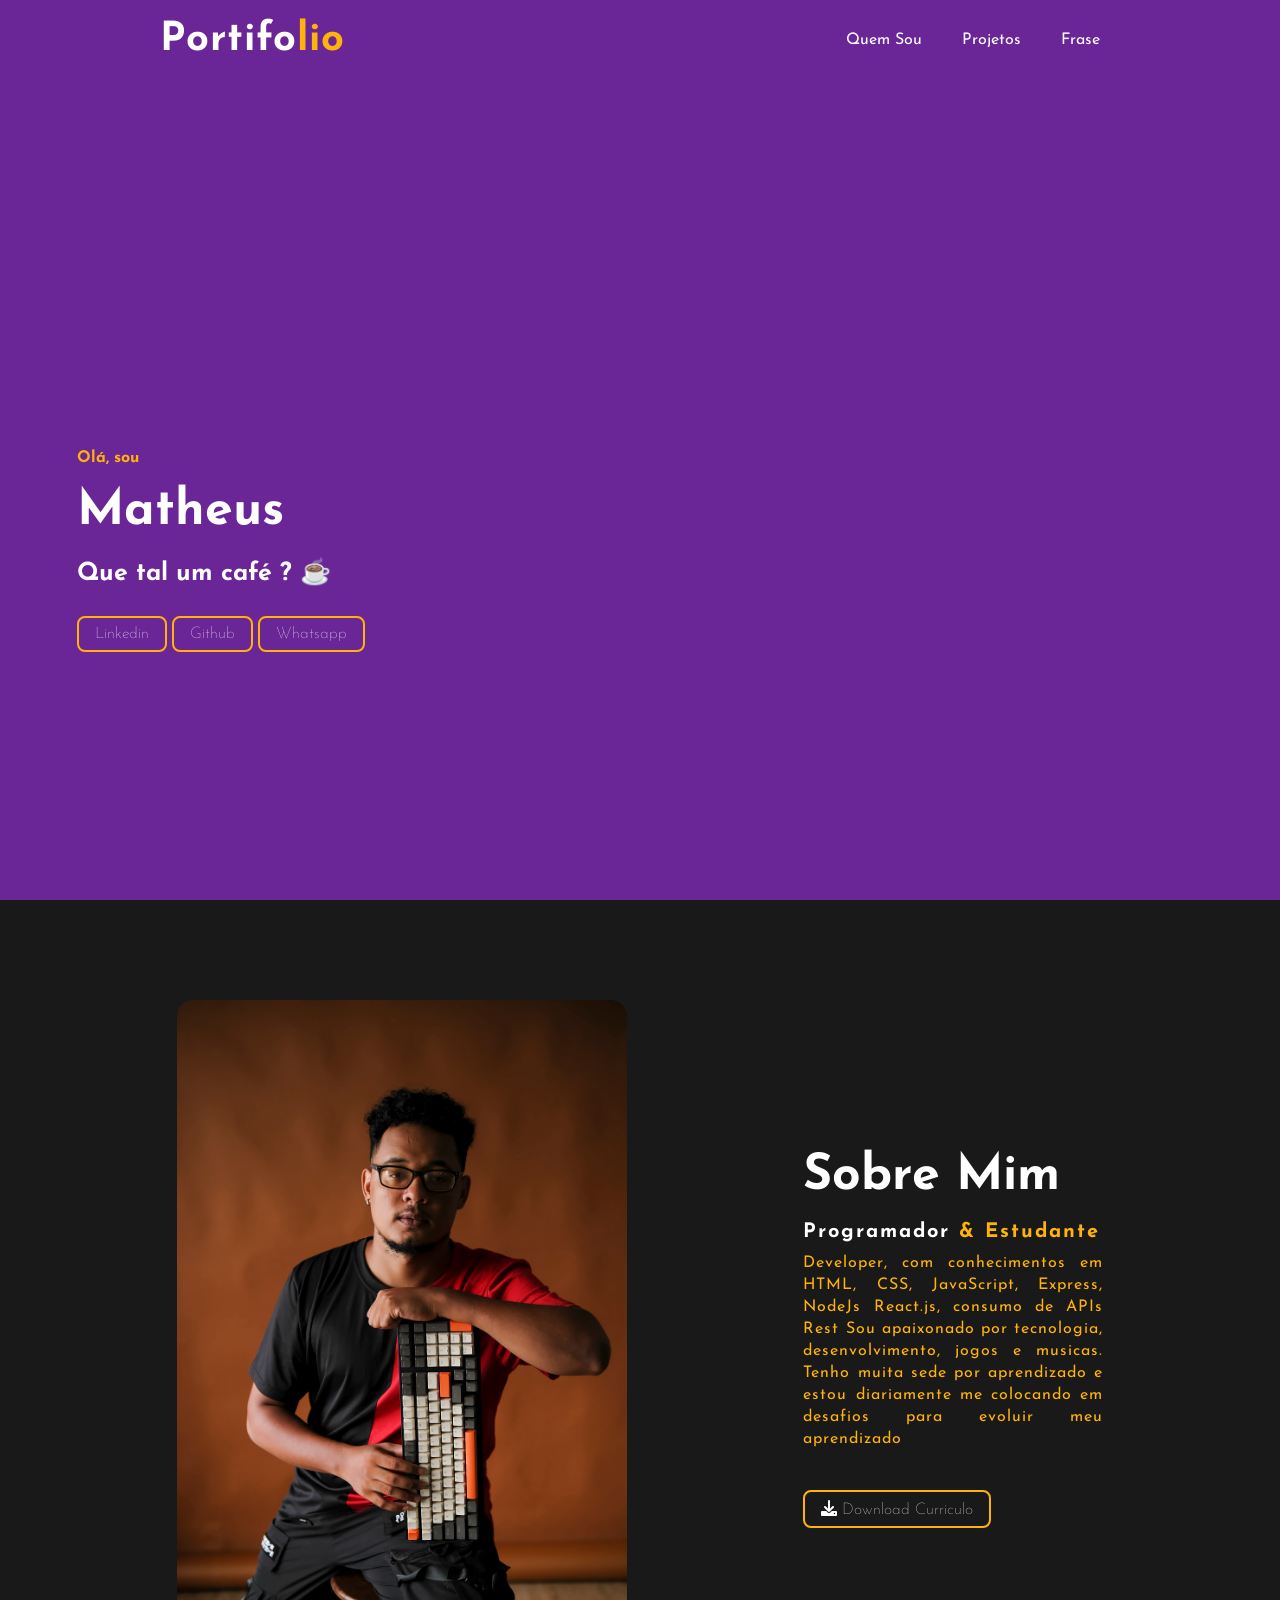
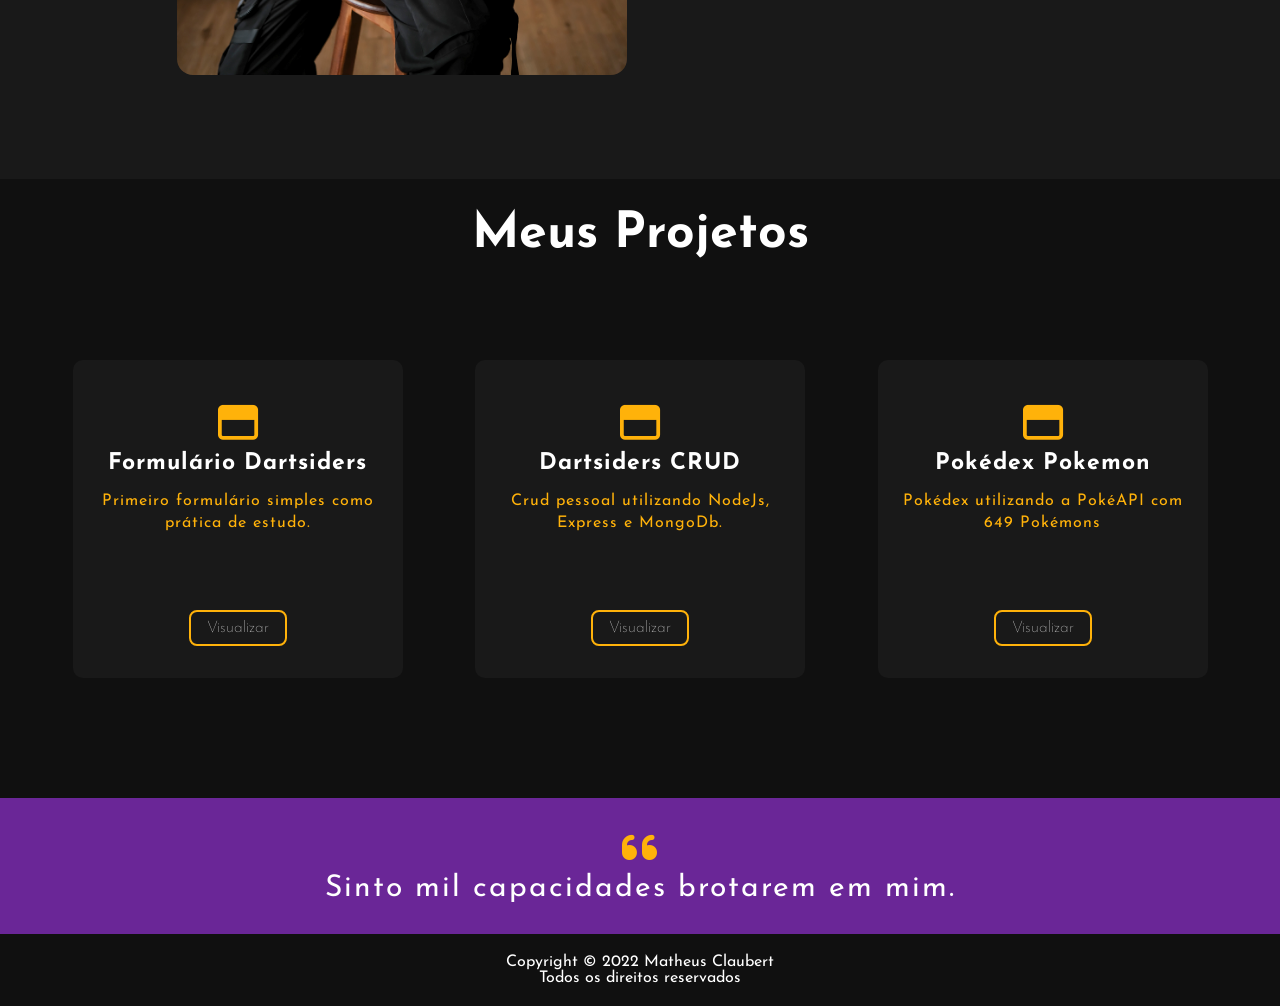
==== commit 71ee25fe: "atualização de foto" ====
--- a/index.html
+++ b/index.html
@@ -77,7 +77,7 @@
     <section id="sobre">
       <div class="main">
         <figure>
-          <img src="imagens/eu.jpg" alt="" style="border-radius: 1em" />
+          <img src="imagens/DSCF0389.JPG" alt="" style="border-radius: 1em" />
         </figure>
 
         <div class="sobre-texto">
@@ -90,7 +90,7 @@
             React.js, consumo de APIs Rest Sou apaixonado por tecnologia, desenvolvimento, 
             jogos e musicas. Tenho muita sede por aprendizado e estou diariamente me colocando em desafios para evoluir meu aprendizado
           </p>
-          <a href="curriculo/Matheus Claubert-SD .pdf" target="_blank" rel="external" class="btn">
+          <a href="curriculo/Matheus Claubert -Front-end.pdf" target="_blank" rel="external" class="btn">
             <i class="fa-solid fa-download"></i>
             Download Curriculo</a
           >
